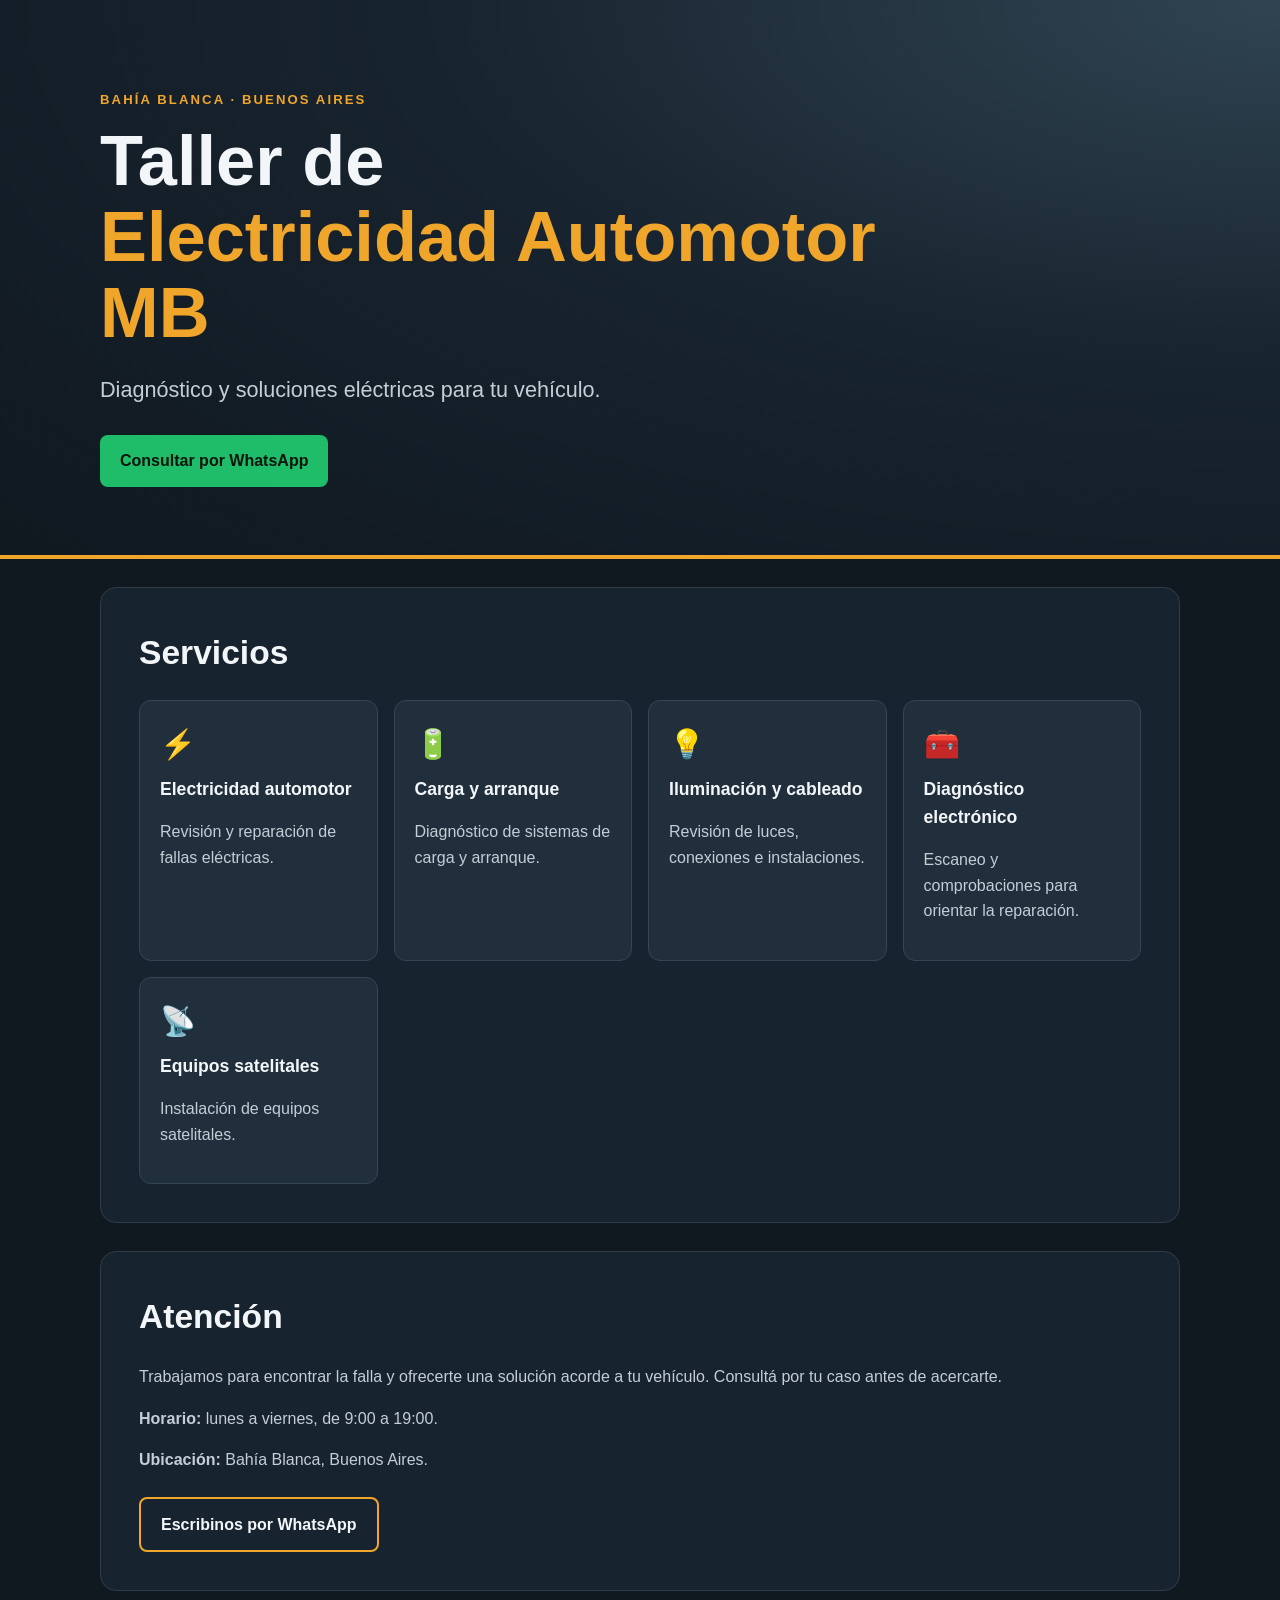
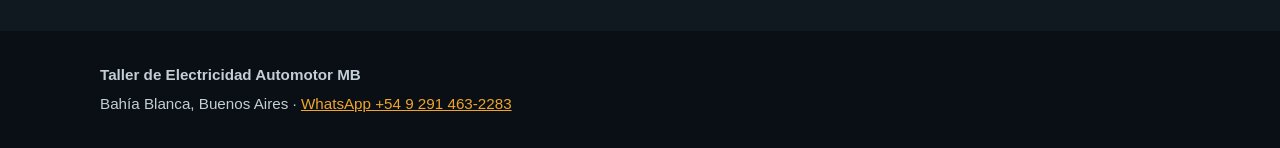
==== index.html @ 4cccfb99 "Add files via upload" ====
<!doctype html>
<html lang="es">
<head>
  <meta charset="utf-8">
  <meta name="viewport" content="width=device-width, initial-scale=1">
  <meta name="description" content="Taller de Electricidad Automotor MB en Bahía Blanca. Electricidad automotor, diagnóstico y reparación. Consultas por WhatsApp.">
  <title>Taller de Electricidad Automotor MB | Bahía Blanca</title>
  <link rel="stylesheet" href="style.css">
</head>
<body>
  <header class="hero">
    <div class="wrap">
      <p class="eyebrow">BAHÍA BLANCA · BUENOS AIRES</p>
      <h1>Taller de <span>Electricidad Automotor MB</span></h1>
      <p class="lead">Diagnóstico y soluciones eléctricas para tu vehículo.</p>
      <a class="button" href="https://wa.me/5492914632283" target="_blank" rel="noopener">Consultar por WhatsApp</a>
    </div>
  </header>

  <main class="wrap">
    <section class="panel">
      <h2>Servicios</h2>
      <div class="services">
        <article><span class="symbol">⚡</span><h3>Electricidad automotor</h3><p>Revisión y reparación de fallas eléctricas.</p></article>
        <article><span class="symbol">🔋</span><h3>Carga y arranque</h3><p>Diagnóstico de sistemas de carga y arranque.</p></article>
        <article><span class="symbol">💡</span><h3>Iluminación y cableado</h3><p>Revisión de luces, conexiones e instalaciones.</p></article>
        <article><span class="symbol">🧰</span><h3>Diagnóstico electrónico</h3><p>Escaneo y comprobaciones para orientar la reparación.</p></article>
        <article><span class="symbol">📡</span><h3>Equipos satelitales</h3><p>Instalación de equipos satelitales.</p></article>
      </div>
    </section>

    <section class="panel about">
      <h2>Atención</h2>
      <p>Trabajamos para encontrar la falla y ofrecerte una solución acorde a tu vehículo. Consultá por tu caso antes de acercarte.</p>
      <p><strong>Horario:</strong> lunes a viernes, de 9:00 a 19:00.</p>
      <p><strong>Ubicación:</strong> Bahía Blanca, Buenos Aires.</p>
      <a class="button button-outline" href="https://wa.me/5492914632283" target="_blank" rel="noopener">Escribinos por WhatsApp</a>
    </section>
  </main>

  <footer>
    <div class="wrap">
      <p><strong>Taller de Electricidad Automotor MB</strong></p>
      <p>Bahía Blanca, Buenos Aires · <a href="https://wa.me/5492914632283" target="_blank" rel="noopener">WhatsApp +54 9 291 463-2283</a></p>
    </div>
  </footer>
</body>
</html>
---- style.css ----
* { box-sizing: border-box; }
:root { color-scheme: dark; --bg: #101820; --panel: #17232e; --text: #f3f6f8; --muted: #c3ced6; --accent: #f0a52b; }
html { scroll-behavior: smooth; }
body { margin: 0; font-family: Arial, Helvetica, sans-serif; background: var(--bg); color: var(--text); line-height: 1.6; }
.wrap { width: min(1080px, 92%); margin: 0 auto; }
.hero { padding: 76px 0 68px; background: radial-gradient(ellipse at top right, #304452 0, #17232e 48%, #101820 100%); border-bottom: 4px solid var(--accent); }
.eyebrow { color: var(--accent); font-weight: 700; letter-spacing: .16em; font-size: .82rem; }
h1 { font-size: clamp(2.2rem, 6vw, 4.4rem); line-height: 1.08; margin: 12px 0 18px; max-width: 850px; }
h1 span { display: block; color: var(--accent); }
.lead { font-size: clamp(1.05rem, 2vw, 1.35rem); color: var(--muted); margin-bottom: 28px; }
.button { display: inline-block; background: #1fbd69; color: #07150d; text-decoration: none; padding: 13px 20px; border-radius: 8px; font-weight: 800; }
.button:hover { filter: brightness(1.08); }
.panel { margin: 28px 0; padding: clamp(22px, 4vw, 38px); background: var(--panel); border: 1px solid #2d3d49; border-radius: 16px; }
h2 { font-size: clamp(1.6rem, 3vw, 2.1rem); margin: 0 0 20px; }
.services { display: grid; grid-template-columns: repeat(auto-fit, minmax(210px, 1fr)); gap: 16px; }
.services article { padding: 20px; border-radius: 12px; background: #202f3b; border: 1px solid #344653; }
.symbol { font-size: 1.8rem; }
h3 { margin: 8px 0; font-size: 1.1rem; }
.services p, .about p { color: var(--muted); }
.button-outline { background: transparent; border: 2px solid var(--accent); color: var(--text); margin-top: 8px; }
footer { margin-top: 40px; padding: 28px 0; background: #090f14; color: var(--muted); font-size: .95rem; }
footer p { margin: 4px 0; }
footer a { color: var(--accent); }
@media (max-width: 520px) { .hero { padding: 54px 0 48px; } .panel { border-radius: 12px; } }
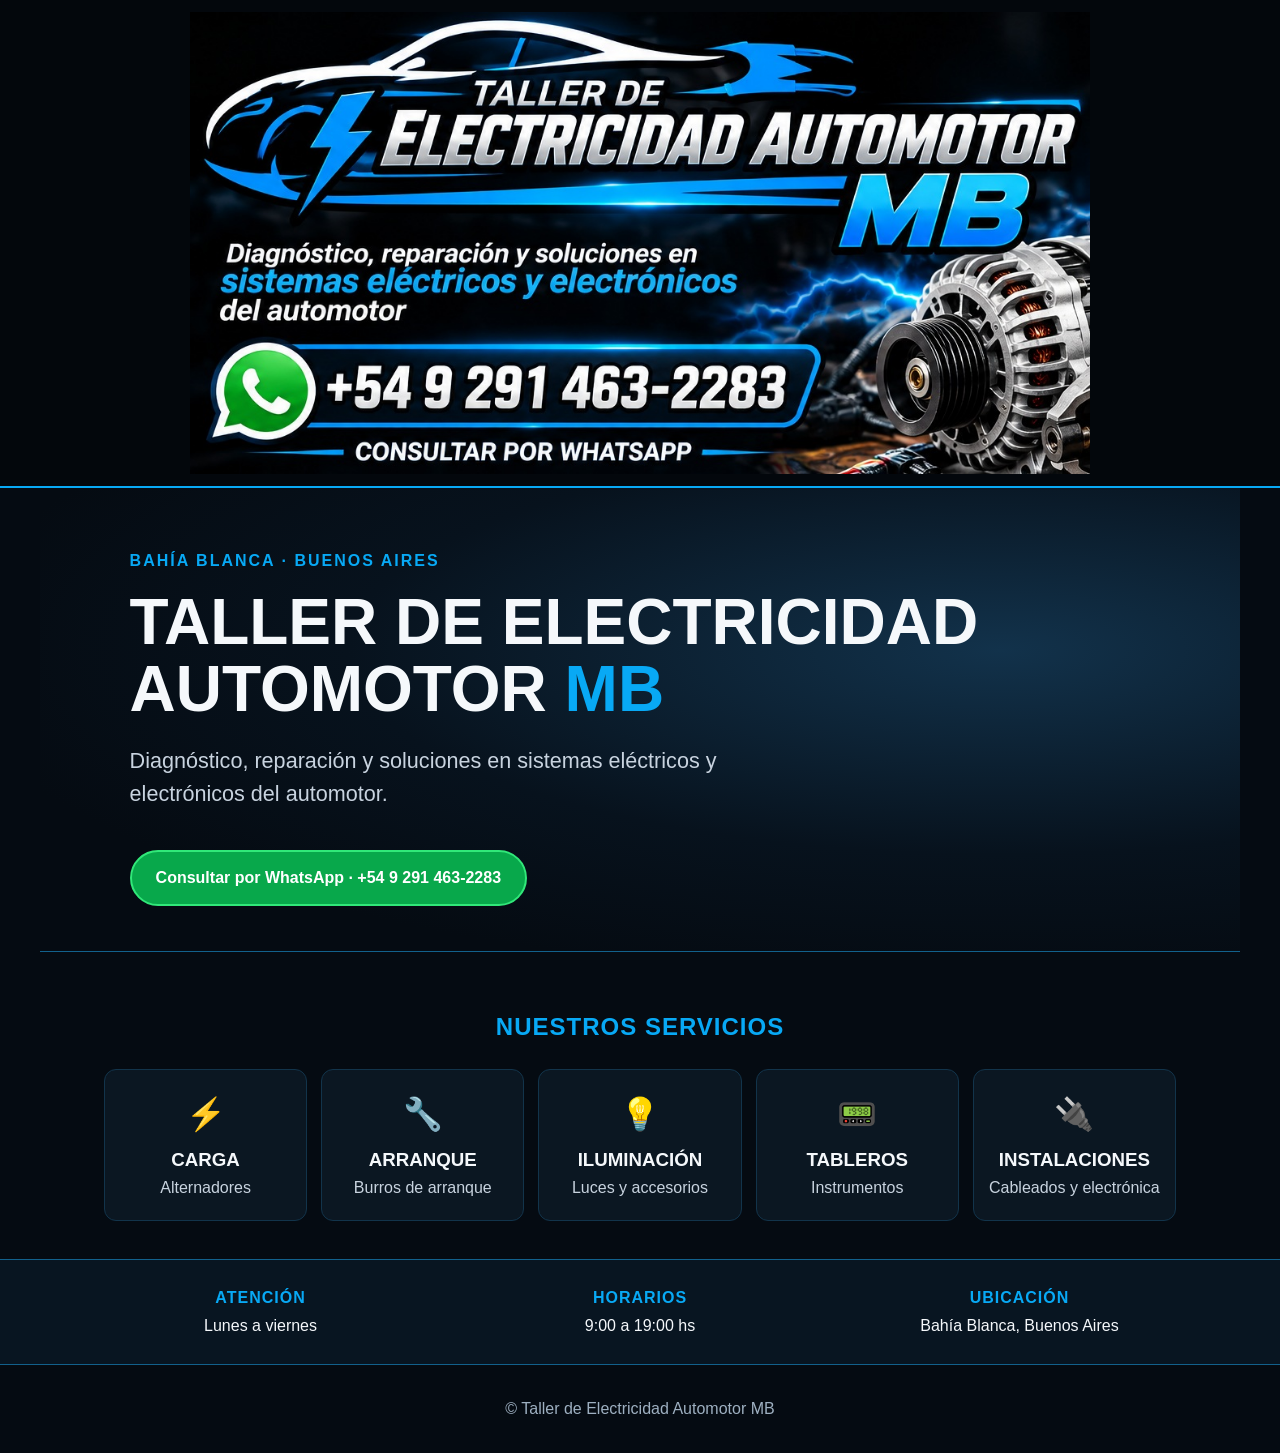
==== commit f71dd6a0: "Add files via upload" ====
--- a/index.html
+++ b/index.html
@@ -1,48 +1,34 @@
 <!doctype html>
 <html lang="es">
 <head>
-  <meta charset="utf-8">
-  <meta name="viewport" content="width=device-width, initial-scale=1">
-  <meta name="description" content="Taller de Electricidad Automotor MB en Bahía Blanca. Electricidad automotor, diagnóstico y reparación. Consultas por WhatsApp.">
-  <title>Taller de Electricidad Automotor MB | Bahía Blanca</title>
-  <link rel="stylesheet" href="style.css">
+<meta charset="utf-8">
+<meta name="viewport" content="width=device-width, initial-scale=1">
+<meta name="description" content="Taller de Electricidad Automotor MB en Bahía Blanca. Diagnóstico y reparación de sistemas eléctricos y electrónicos del automotor.">
+<title>Taller de Electricidad Automotor MB | Bahía Blanca</title>
+<link rel="stylesheet" href="style.css">
 </head>
 <body>
-  <header class="hero">
-    <div class="wrap">
-      <p class="eyebrow">BAHÍA BLANCA · BUENOS AIRES</p>
-      <h1>Taller de <span>Electricidad Automotor MB</span></h1>
-      <p class="lead">Diagnóstico y soluciones eléctricas para tu vehículo.</p>
-      <a class="button" href="https://wa.me/5492914632283" target="_blank" rel="noopener">Consultar por WhatsApp</a>
-    </div>
-  </header>
-
-  <main class="wrap">
-    <section class="panel">
-      <h2>Servicios</h2>
-      <div class="services">
-        <article><span class="symbol">⚡</span><h3>Electricidad automotor</h3><p>Revisión y reparación de fallas eléctricas.</p></article>
-        <article><span class="symbol">🔋</span><h3>Carga y arranque</h3><p>Diagnóstico de sistemas de carga y arranque.</p></article>
-        <article><span class="symbol">💡</span><h3>Iluminación y cableado</h3><p>Revisión de luces, conexiones e instalaciones.</p></article>
-        <article><span class="symbol">🧰</span><h3>Diagnóstico electrónico</h3><p>Escaneo y comprobaciones para orientar la reparación.</p></article>
-        <article><span class="symbol">📡</span><h3>Equipos satelitales</h3><p>Instalación de equipos satelitales.</p></article>
-      </div>
-    </section>
-
-    <section class="panel about">
-      <h2>Atención</h2>
-      <p>Trabajamos para encontrar la falla y ofrecerte una solución acorde a tu vehículo. Consultá por tu caso antes de acercarte.</p>
-      <p><strong>Horario:</strong> lunes a viernes, de 9:00 a 19:00.</p>
-      <p><strong>Ubicación:</strong> Bahía Blanca, Buenos Aires.</p>
-      <a class="button button-outline" href="https://wa.me/5492914632283" target="_blank" rel="noopener">Escribinos por WhatsApp</a>
-    </section>
-  </main>
-
-  <footer>
-    <div class="wrap">
-      <p><strong>Taller de Electricidad Automotor MB</strong></p>
-      <p>Bahía Blanca, Buenos Aires · <a href="https://wa.me/5492914632283" target="_blank" rel="noopener">WhatsApp +54 9 291 463-2283</a></p>
-    </div>
-  </footer>
-</body>
-</html>
+<header class="header"><img class="logo" src="logo-taller-mb.jpg" alt="Taller de Electricidad Automotor MB, WhatsApp +54 9 291 463-2283"></header>
+<main>
+<section class="hero">
+<p class="eyebrow">Bahía Blanca · Buenos Aires</p>
+<h1>Taller de Electricidad Automotor <span>MB</span></h1>
+<p class="intro">Diagnóstico, reparación y soluciones en sistemas eléctricos y electrónicos del automotor.</p>
+<a class="whatsapp" href="https://wa.me/5492914632283" target="_blank" rel="noopener">Consultar por WhatsApp · +54 9 291 463-2283</a>
+</section>
+<section class="services">
+<h2>Nuestros servicios</h2>
+<div class="service-grid">
+<article><span>⚡</span><h3>Carga</h3><p>Alternadores</p></article>
+<article><span>🔧</span><h3>Arranque</h3><p>Burros de arranque</p></article>
+<article><span>💡</span><h3>Iluminación</h3><p>Luces y accesorios</p></article>
+<article><span>📟</span><h3>Tableros</h3><p>Instrumentos</p></article>
+<article><span>🔌</span><h3>Instalaciones</h3><p>Cableados y electrónica</p></article>
+</div></section>
+<section class="info">
+<div><h2>Atención</h2><p>Lunes a viernes</p></div>
+<div><h2>Horarios</h2><p>9:00 a 19:00 hs</p></div>
+<div><h2>Ubicación</h2><p>Bahía Blanca, Buenos Aires</p></div>
+</section></main>
+<footer><p>© Taller de Electricidad Automotor MB</p></footer>
+</body></html>
--- a/style.css
+++ b/style.css
@@ -1,24 +1,18 @@
-* { box-sizing: border-box; }
-:root { color-scheme: dark; --bg: #101820; --panel: #17232e; --text: #f3f6f8; --muted: #c3ced6; --accent: #f0a52b; }
-html { scroll-behavior: smooth; }
-body { margin: 0; font-family: Arial, Helvetica, sans-serif; background: var(--bg); color: var(--text); line-height: 1.6; }
-.wrap { width: min(1080px, 92%); margin: 0 auto; }
-.hero { padding: 76px 0 68px; background: radial-gradient(ellipse at top right, #304452 0, #17232e 48%, #101820 100%); border-bottom: 4px solid var(--accent); }
-.eyebrow { color: var(--accent); font-weight: 700; letter-spacing: .16em; font-size: .82rem; }
-h1 { font-size: clamp(2.2rem, 6vw, 4.4rem); line-height: 1.08; margin: 12px 0 18px; max-width: 850px; }
-h1 span { display: block; color: var(--accent); }
-.lead { font-size: clamp(1.05rem, 2vw, 1.35rem); color: var(--muted); margin-bottom: 28px; }
-.button { display: inline-block; background: #1fbd69; color: #07150d; text-decoration: none; padding: 13px 20px; border-radius: 8px; font-weight: 800; }
-.button:hover { filter: brightness(1.08); }
-.panel { margin: 28px 0; padding: clamp(22px, 4vw, 38px); background: var(--panel); border: 1px solid #2d3d49; border-radius: 16px; }
-h2 { font-size: clamp(1.6rem, 3vw, 2.1rem); margin: 0 0 20px; }
-.services { display: grid; grid-template-columns: repeat(auto-fit, minmax(210px, 1fr)); gap: 16px; }
-.services article { padding: 20px; border-radius: 12px; background: #202f3b; border: 1px solid #344653; }
-.symbol { font-size: 1.8rem; }
-h3 { margin: 8px 0; font-size: 1.1rem; }
-.services p, .about p { color: var(--muted); }
-.button-outline { background: transparent; border: 2px solid var(--accent); color: var(--text); margin-top: 8px; }
-footer { margin-top: 40px; padding: 28px 0; background: #090f14; color: var(--muted); font-size: .95rem; }
-footer p { margin: 4px 0; }
-footer a { color: var(--accent); }
-@media (max-width: 520px) { .hero { padding: 54px 0 48px; } .panel { border-radius: 12px; } }
+*{box-sizing:border-box}
+:root{--bg:#050b12;--panel:#0b1722;--blue:#08a9f5;--white:#f5f8fb;--muted:#c8d3df}
+body{margin:0;background:var(--bg);color:var(--white);font-family:Arial,Helvetica,sans-serif;line-height:1.5}
+.header{background:#03070c;border-bottom:2px solid var(--blue);padding:12px 5%;display:flex;justify-content:center}
+.logo{display:block;width:min(100%,900px);height:auto;object-fit:contain}
+.hero{padding:45px 7%;background:radial-gradient(ellipse at 80% 35%,#12324b 0,#07121d 48%,#050b12 78%);border-bottom:1px solid #12618c;max-width:1200px;margin:auto}
+.eyebrow{color:var(--blue);font-weight:bold;letter-spacing:2px;text-transform:uppercase}
+h1{font-size:clamp(2rem,5vw,4rem);line-height:1.05;margin:10px 0 18px;text-transform:uppercase}
+h1 span{color:var(--blue)}.intro{font-size:clamp(1.05rem,2.5vw,1.35rem);max-width:650px;color:var(--muted)}
+.whatsapp{display:inline-block;margin-top:18px;padding:14px 24px;background:#08a84b;color:white;text-decoration:none;font-weight:bold;border-radius:40px;border:2px solid #31e879}
+.services{padding:38px 5%;max-width:1200px;margin:auto}h2{text-transform:uppercase;text-align:center;color:var(--blue);letter-spacing:1px}
+.service-grid{display:grid;grid-template-columns:repeat(5,minmax(0,1fr));gap:14px;margin-top:24px}
+.service-grid article{background:var(--panel);border:1px solid #12344b;border-radius:12px;text-align:center;padding:20px 10px}
+.service-grid span{font-size:2rem}.service-grid h3{margin:8px 0 2px;text-transform:uppercase}.service-grid p{margin:0;color:var(--muted)}
+.info{display:grid;grid-template-columns:repeat(3,1fr);gap:12px;padding:26px 6%;background:#081521;border-top:1px solid #12618c;border-bottom:1px solid #12618c}
+.info div{text-align:center}.info h2{font-size:1rem;margin:0 0 4px}.info p{margin:0}
+footer{text-align:center;color:#9eb0c1;padding:16px}
+@media(max-width:700px){.hero{padding:35px 6%}.service-grid{grid-template-columns:repeat(2,minmax(0,1fr))}.service-grid article:last-child{grid-column:1/-1}.info{grid-template-columns:1fr;gap:20px}.logo{width:100%}}
